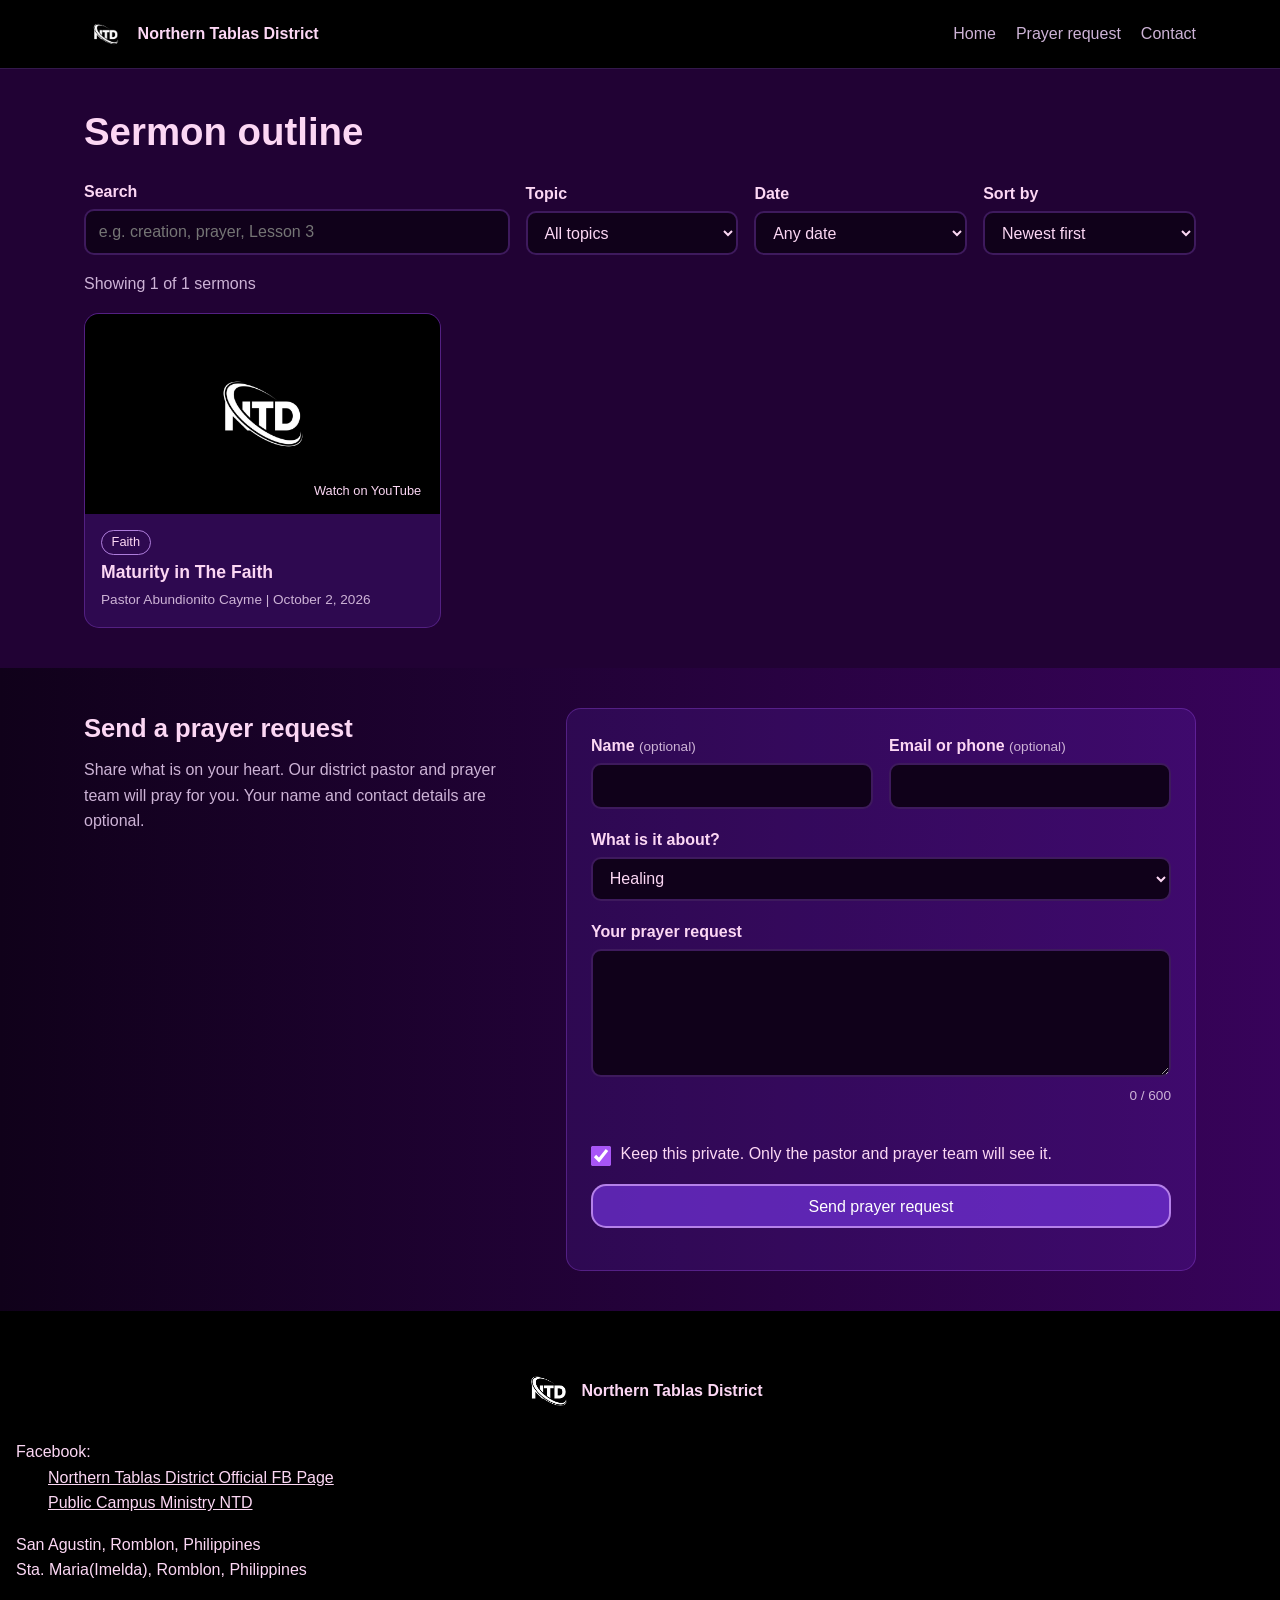
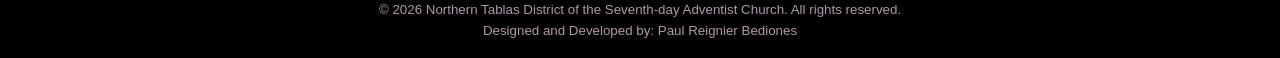
==== sermons/sermons.html @ a28bb0d1 "Add files via upload" ====
<!DOCTYPE html>
<html lang="en">
<head>
    <meta charset="UTF-8">
    <meta name="viewport" content="width=device-width, initial-scale=1.0">
    <title>Sermon Outline | NTD</title>
    <link rel="icon" href="/photos/ntd-logo.jpg">
    <link rel="stylesheet" href="sermons.css">
    <script src="sermons.js" defer></script>
</head>
<body>
    <header>
        <div class="wrap">
            <a class="brand" href="../index.html"><img src="/photos/ntd-logo.jpg" alt="">Northern Tablas District</a>
            <nav aria-label="Page">
                <a href="../index.html">Home</a>
                <a href="#prayer">Prayer request</a>
                <a href="#contact">Contact</a>
            </nav>
        </div>
    </header>

    <main>
    <section id="sermons">
        <div class="wrap">
            <h1>Sermon outline</h1>
            <!-- <p class="lead">Watch Sermons.</p> -->

            <div class="toolbar" role="search">
                <div>
                    <label for="search">Search</label>
                    <input type="search" id="search" placeholder="e.g. creation, prayer, Lesson 3" autocomplete="off">
                </div>
                <div>
                    <label for="topic">Topic</label>
                    <select id="topic"><option value="">All topics</option></select>
                </div>
                <div>
                    <label for="month">Date</label>
                    <select id="month"><option value="">Any date</option></select>
                </div>
                <div>
                    <label for="sort">Sort by</label>
                    <select id="sort">
                        <option value="newest">Newest first</option>
                        <option value="oldest">Oldest first</option>
                        <option value="az">Title A to Z</option>
                        <option value="za">Title Z to A</option>
                    </select>
                </div>
            </div>

            <div class="status">
                <p id="count" role="status" aria-live="polite"></p>
                <button type="button" class="linkBtn" id="reset" hidden>Clear all filters</button>
            </div>

            <div class="grid" id="grid"></div>
            <div class="empty" id="empty" hidden>
                <h3>No sermons found</h3>
                <p>Try a different word or clear the filters.</p>
                <button type="button" class="btn" id="emptyReset">Clear all filters</button>
            </div>
        </div>
    </section>

    <section class="prayer" id="prayer">
        <div class="wrap prayerLayout">
            <div>
                <h2>Send a prayer request</h2>
                <p class="lead">Share what is on your heart. Our district pastor and prayer team will pray for you. Your name and contact details are optional.</p>
            </div>
            <form id="prayerForm" novalidate>
                <div class="twoCol">
                    <div>
                        <label for="pName">Name <span class="hint">(optional)</span></label>
                        <input id="pName" name="name" autocomplete="name">
                    </div>
                    <div>
                        <label for="pContact">Email or phone <span class="hint">(optional)</span></label>
                        <input id="pContact" name="contact" autocomplete="email">
                    </div>
                </div>
                <div>
                    <label for="pTopic">What is it about?</label>
                    <select id="pTopic" name="category">
                        <option>Healing</option><option>Family</option><option>Guidance</option>
                        <option>Thanksgiving</option><option>Other</option>
                    </select>
                </div>
                <div>
                    <label for="pMessage">Your prayer request</label>
                    <textarea id="pMessage" name="message" maxlength="600" required aria-describedby="pError pCount"></textarea>
                    <div class="counter" id="pCount">0 / 600</div>
                    <p class="error" id="pError" role="alert"></p>
                </div>
                <div class="check">
                    <input type="checkbox" id="pPrivate" name="private" checked>
                    <label for="pPrivate">Keep this private. Only the pastor and prayer team will see it.</label>
                </div>
                <button class="btn btnSolid" type="submit" id="pSubmit">Send prayer request</button>
                <div id="pResult" role="status" aria-live="polite"></div>
            </form>
        </div>
    </section>
    </main>

    <footer id="contact">
        <div class="logoFooter">
            <div>
                <img src="/photos/ntd-logo.jpg" alt="" width="64" height="64">
                <p>Northern Tablas District</p>
            </div>
        </div>
        <div class="footerContent">
            <div>
                <p>Facebook:</p>
                <a href="https:www.facebook.com/profile.php?id=61586791796410" class="socmedLink">Northern Tablas District Official FB Page</a><br>
                <a href="https://www.facebook.com/profile.php?id=61571284893826" class="socmedLink">Public Campus Ministry NTD</a>
            </div>
            <div class="address">
                <p>San Agustin, Romblon, Philippines</p>
                <p>Sta. Maria(Imelda), Romblon, Philippines</p>
            </div>
        </div>
        <div class="creditFooter">
            <small>&copy; 2026 Northern Tablas District of the Seventh-day Adventist Church. All rights reserved.</small>
            <small>Designed and Developed by: Paul Reignier Bediones</small>
        </div>
    </footer>
</body>
</html>
---- sermons/sermons.css ----
:root {
    --bg: #210234;
    --bg-deep: #10011a;
    --text: #fcd7f4;
    --muted: #cdb3d6;
    --accent: rgba(197, 146, 244, .85);
    --card: rgba(124, 58, 237, .15);
    --border: rgba(168, 85, 247, .3);
    --radius: 15px;
}

*,
*::before,
*::after {
    margin: 0;
    padding: 0;
    box-sizing: border-box;
}

html {
    scroll-behavior: smooth;
}

body {
    font-family: 'Segoe UI', Tahoma, Verdana, sans-serif;
    line-height: 1.6;
    background: var(--bg);
    color: var(--text);
}

img {
    max-width: 100%;
    display: block;
}

a {
    color: inherit;
}

:focus-visible {
    outline: 3px solid #fff;
    outline-offset: 2px;
}

.wrap {
    max-width: 72rem;
    margin: 0 auto;
    padding: 0 1.25rem;
}

.srOnly {
    position: absolute;
    width: 1px;
    height: 1px;
    overflow: hidden;
    clip: rect(0 0 0 0);
    white-space: nowrap;
}

/* Header */
header {
    background: #000;
    border-bottom: 1px solid var(--border);
}

header .wrap {
    display: flex;
    flex-wrap: wrap;
    align-items: center;
    gap: 1rem;
    padding-block: .75rem;
}

.brand {
    display: flex;
    align-items: center;
    gap: .6rem;
    text-decoration: none;
    font-weight: 600;
    margin-right: auto;
}

.brand img {
    width: 44px;
    height: 44px;
}

header nav {
    display: flex;
    gap: 1.25rem;
}

header nav a {
    color: var(--muted);
    text-decoration: none;
    padding: .3rem 0;
}

header nav a:hover {
    color: #fff;
    text-decoration: underline;
}

section {
    padding: 2.5rem 0;
}

h1 {
    font-size: clamp(1.8rem, 4vw, 2.4rem);
    line-height: 1.2;
}

h2 {
    font-size: 1.6rem;
    margin-bottom: .5rem;
}

.lead {
    color: var(--muted);
    margin-top: .25rem;
}

/* Buttons & fields */
.btn {
    display: inline-flex;
    align-items: center;
    justify-content: center;
    min-height: 2.75rem;
    padding: .4rem 1.25rem;
    font: inherit;
    color: #fff;
    background: transparent;
    border: 2px solid var(--accent);
    border-radius: var(--radius);
    cursor: pointer;
    text-decoration: none;
    transition: background .2s;
}

.btn:hover {
    background: var(--accent);
}

.btnSolid {
    background: rgba(124, 58, 237, .6);
}

.btn:disabled {
    opacity: .6;
    cursor: wait;
}

input,
select,
textarea {
    width: 100%;
    min-height: 2.75rem;
    padding: .5rem .8rem;
    font: inherit;
    color: var(--text);
    background: var(--bg-deep);
    border: 2px solid var(--border);
    border-radius: 10px;
}

input:hover,
select:hover,
textarea:hover {
    border-color: var(--accent);
}

textarea {
    resize: vertical;
    min-height: 8rem;
}

label {
    display: block;
    font-weight: 600;
    margin-bottom: .3rem;
}

.hint {
    font-size: .85rem;
    color: var(--muted);
    font-weight: 400;
}

/* Toolbar */
.toolbar {
    display: grid;
    gap: 1rem;
    margin: 1.5rem 0 1rem;
    grid-template-columns: 2fr repeat(3, 1fr);
    align-items: end;
}

.searchBox {
    position: relative;
}

.searchBox input[type="search"] {
    padding-right: 2.5rem;
}

.status {
    display: flex;
    flex-wrap: wrap;
    justify-content: space-between;
    align-items: center;
    gap: .5rem;
    margin-bottom: 1rem;
    color: var(--muted);
}

.linkBtn {
    background: none;
    border: 0;
    color: var(--text);
    text-decoration: underline;
    font: inherit;
    cursor: pointer;
    min-height: 2.75rem;
}

/* Cards */
.grid {
    display: grid;
    gap: 1.25rem;
    grid-template-columns: repeat(auto-fill, minmax(17rem, 1fr));
}

.sermon {
    display: flex;
    flex-direction: column;
    height: 100%;
    text-decoration: none;
    background: var(--card);
    border: 1px solid var(--border);
    border-radius: var(--radius);
    overflow: hidden;
    transition: transform .2s, box-shadow .2s;
}

.sermon:hover {
    transform: translateY(-4px);
    box-shadow: 0 8px 40px rgba(124, 58, 237, .3);
}

.sermon.highlight {
    border-color: #fff;
}

.thumb {
    position: relative;
    aspect-ratio: 16 / 9;
    background: #000;
    display: grid;
    place-items: center;
}

.thumb img {
    width: 40%;
}

.play {
    position: absolute;
    right: .6rem;
    bottom: .6rem;
    background: rgba(0, 0, 0, .75);
    padding: .15rem .6rem;
    border-radius: 999px;
    font-size: .8rem;
}

.body { display: flex; flex-direction: column; gap: .35rem; padding: 1rem; }
.body h3 { font-size: 1.1rem; line-height: 1.3; }
.meta { font-size: .85rem; color: var(--muted); }
.tag { align-self: flex-start; font-size: .8rem; padding: .1rem .6rem; border: 1px solid var(--accent); border-radius: 999px; }
.empty { text-align: center; padding: 3rem 1rem; border: 2px dashed var(--border); border-radius: var(--radius); }
.empty .btn { margin-top: 1rem; }

.thumb img {
    width: 100%;
    height: 100%;
    object-fit: cover;
}

.thumb img.fallback {
    width: 40%;
    height: auto;
    object-fit: contain;
}

/* Prayer request */
.prayer { background: linear-gradient(to right, #10011a, rgba(63, 3, 103, .75)); }
.prayerLayout { display: grid; gap: 2rem; grid-template-columns: 1fr 1.4fr; align-items: start; }
form { display: grid; gap: 1.1rem; padding: 1.5rem; background: var(--card); border: 1px solid var(--border); border-radius: var(--radius); }
.twoCol { display: grid; gap: 1rem; grid-template-columns: 1fr 1fr; }
.check { display: flex; gap: .6rem; align-items: flex-start; }
.check input { width: 1.25rem; min-height: 1.25rem; margin-top: .3rem; accent-color: #a855f7; }
.check label { margin: 0; font-weight: 400; }
.counter { text-align: right; font-size: .85rem; color: var(--muted); }
.error { color: #ffb3b3; font-size: .9rem; min-height: 1.2em; }
input[aria-invalid="true"], textarea[aria-invalid="true"] { border-color: #ff8a8a; }
.notice { padding: 1rem; border-radius: 10px; background: rgba(34, 197, 94, .15); border: 1px solid rgba(34, 197, 94, .5); }
.notice.fail { background: rgba(239, 68, 68, .15); border-color: rgba(239, 68, 68, .5); }


footer {
    background: #000;
    display: flex;
    flex-direction: column;
    gap: 1rem;
    padding: 3rem 1rem 1rem 1rem;
}

.logoFooter {
    display: flex;
    justify-content: center;
    gap: .75rem;
    font-weight: 600;
}

.logoFooter div {
    display: flex;
    justify-content: center;
    align-items: center;
}

.footerContent {
    display: flex;
    flex-direction: column;
    gap: 1rem;
}

.socmedLink {
    margin-left: 2rem;
}

footer small {
    opacity: .7;
    display: flex;
    justify-content: center;
    align-items: center;
}

@media (max-width: 800px) {
    .toolbar,
    .prayerLayout,
    .twoCol {
        grid-template-columns: 1fr;
    }
    .creditFooter {
        text-align: center;
    }
}
@media (prefers-reduced-motion: reduce) { html { scroll-behavior: auto; } * { transition: none !important; } }
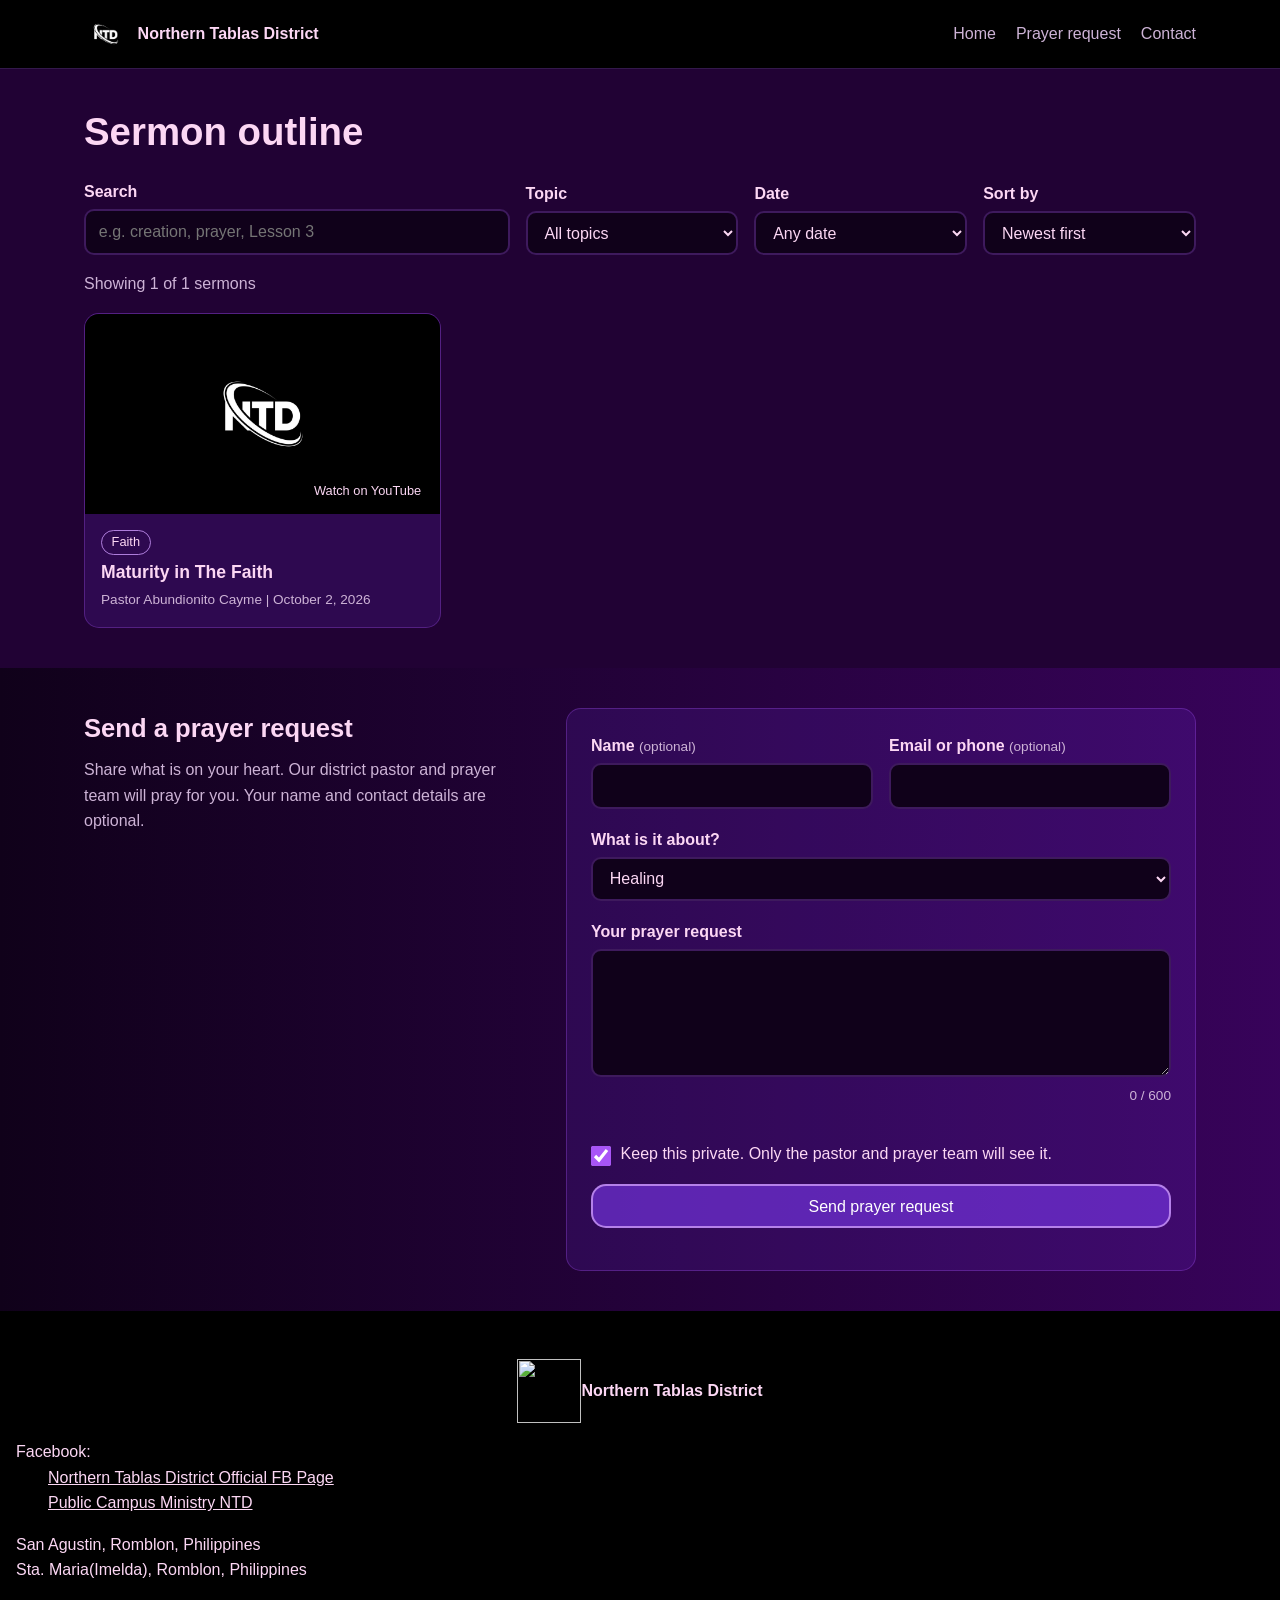
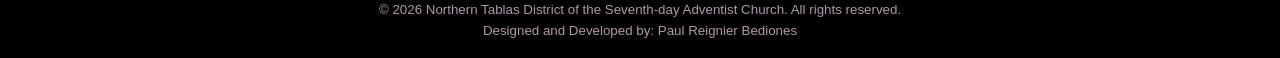
==== commit 38e2f9b0: "Fix HTML encoding issues in sermons.html" ====
--- a/sermons/sermons.html
+++ b/sermons/sermons.html
@@ -108,7 +108,7 @@
     <footer id="contact">
         <div class="logoFooter">
             <div>
-                <img src="/photos/ntd-logo.jpg" alt="" width="64" height="64">
+                <img src="photos/ntd-logo.jpg" alt="" width="64" height="64">
                 <p>Northern Tablas District</p>
             </div>
         </div>
@@ -129,4 +129,4 @@
         </div>
     </footer>
 </body>
-</html>+</html>
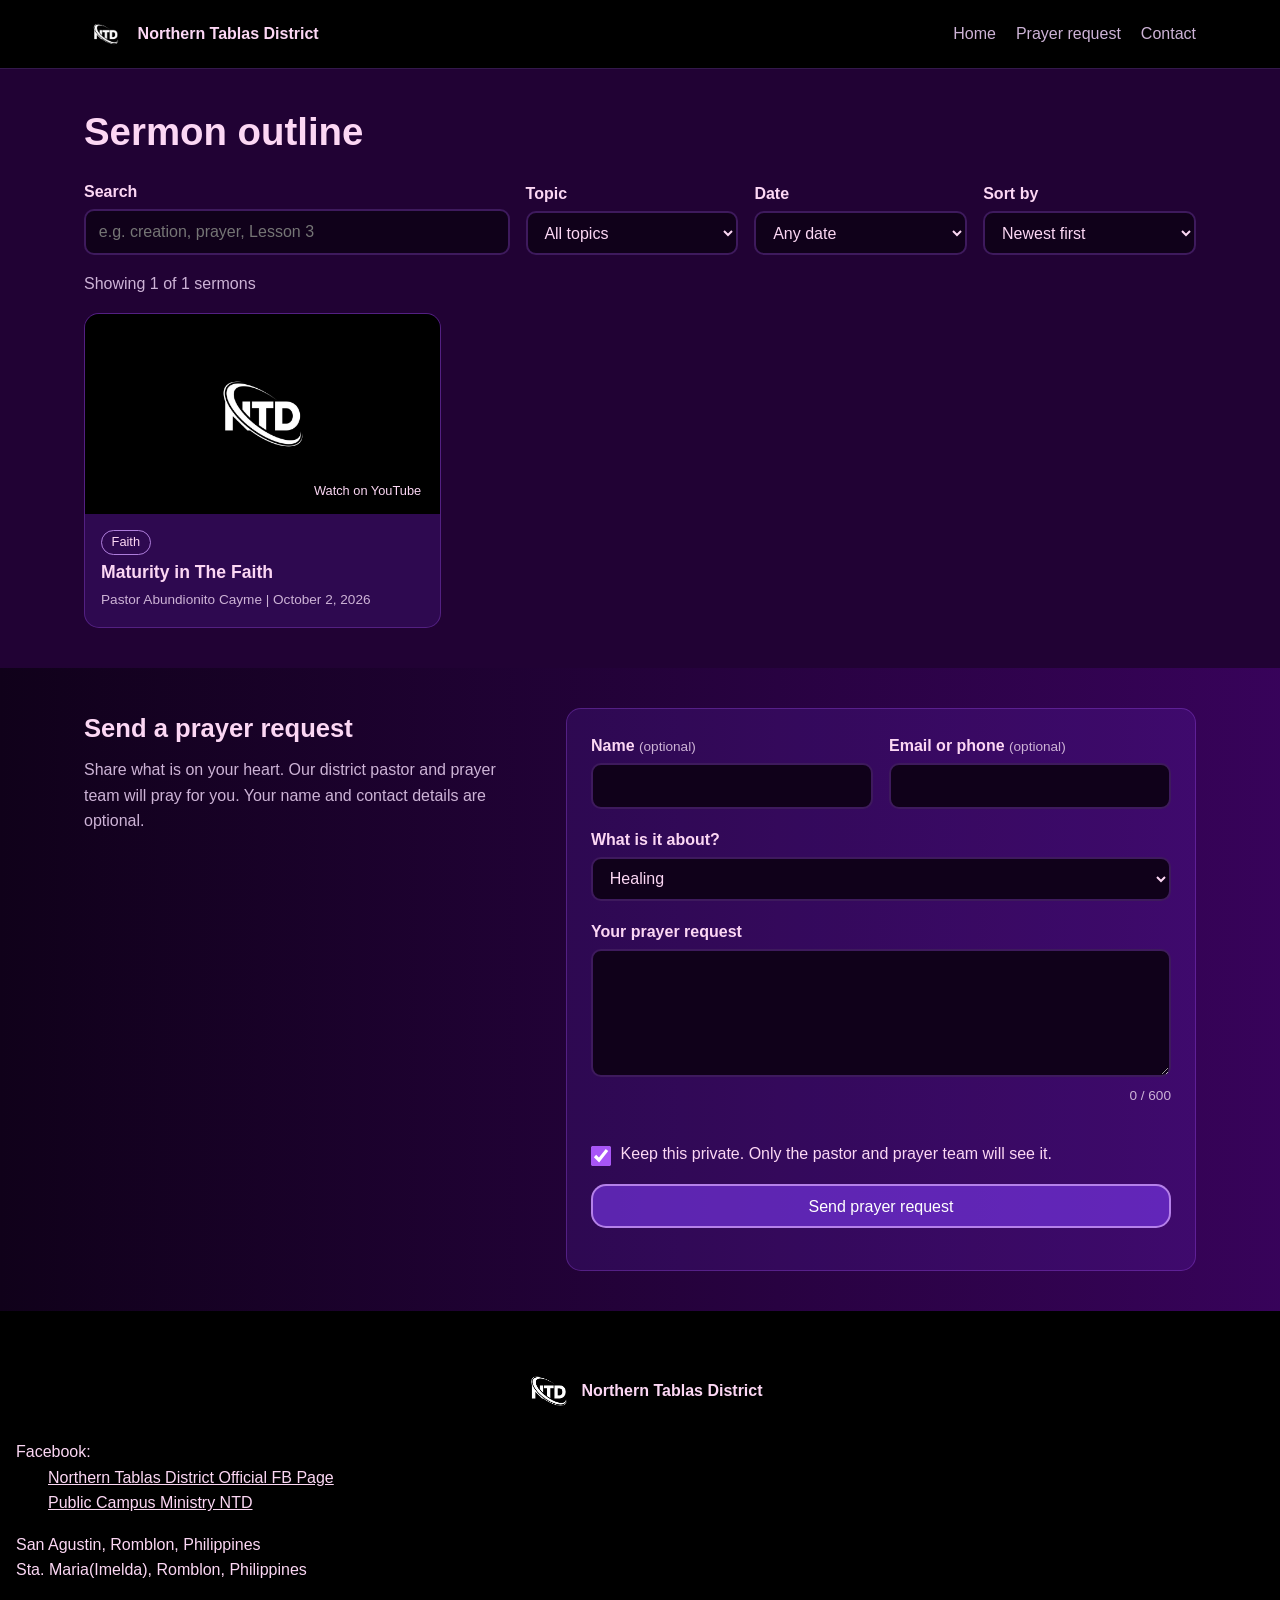
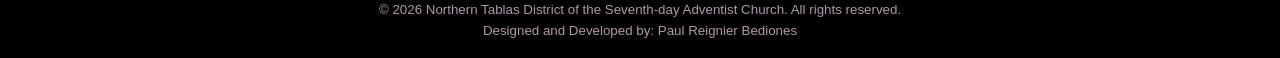
==== commit cc0ad8dd: "Fix image source paths in sermons.html Updated image source paths to be relative." ====
--- a/sermons/sermons.html
+++ b/sermons/sermons.html
@@ -4,14 +4,14 @@
     <meta charset="UTF-8">
     <meta name="viewport" content="width=device-width, initial-scale=1.0">
     <title>Sermon Outline | NTD</title>
-    <link rel="icon" href="/photos/ntd-logo.jpg">
+    <link rel="icon" href="/./photos/ntd-logo.jpg">
     <link rel="stylesheet" href="sermons.css">
     <script src="sermons.js" defer></script>
 </head>
 <body>
     <header>
         <div class="wrap">
-            <a class="brand" href="../index.html"><img src="/photos/ntd-logo.jpg" alt="">Northern Tablas District</a>
+            <a class="brand" href="../index.html"><img src="/./photos/ntd-logo.jpg" alt="">Northern Tablas District</a>
             <nav aria-label="Page">
                 <a href="../index.html">Home</a>
                 <a href="#prayer">Prayer request</a>
@@ -108,7 +108,7 @@
     <footer id="contact">
         <div class="logoFooter">
             <div>
-                <img src="photos/ntd-logo.jpg" alt="" width="64" height="64">
+                <img src="/./photos/ntd-logo.jpg" alt="" width="64" height="64">
                 <p>Northern Tablas District</p>
             </div>
         </div>
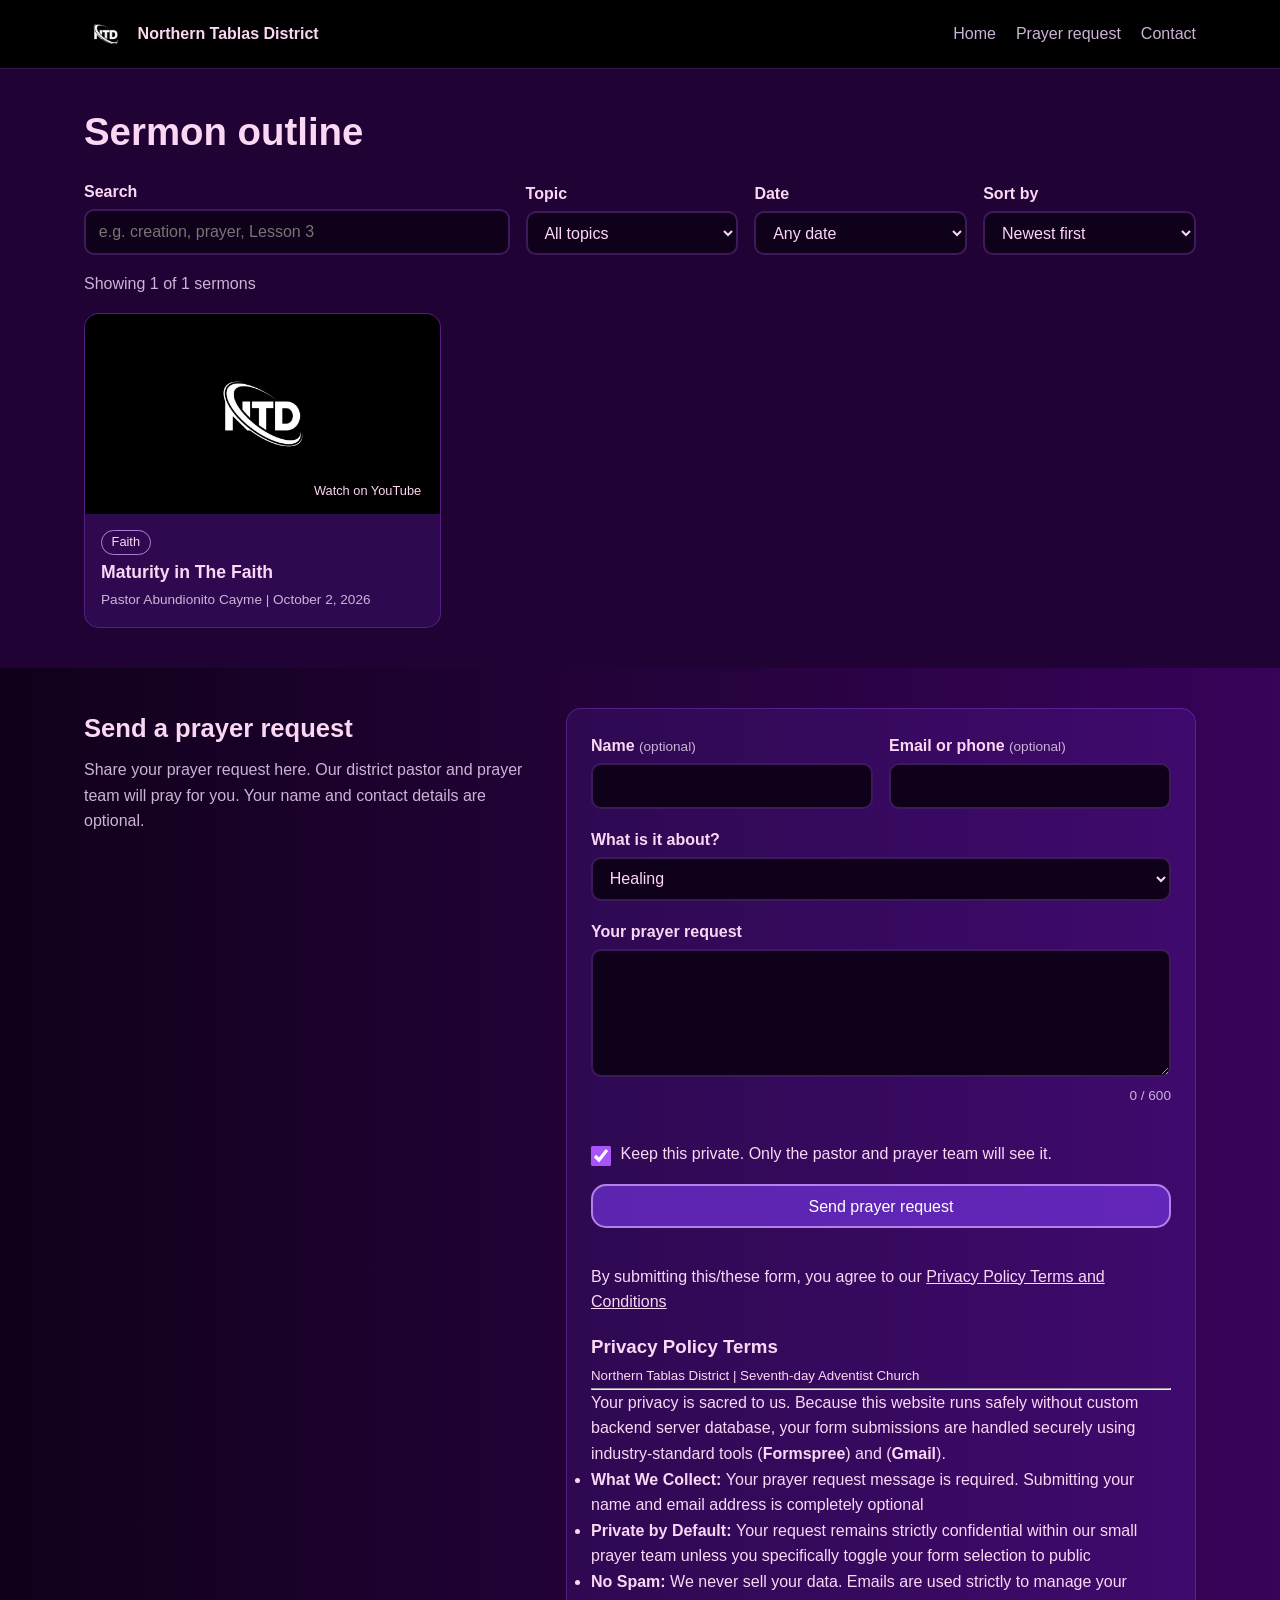
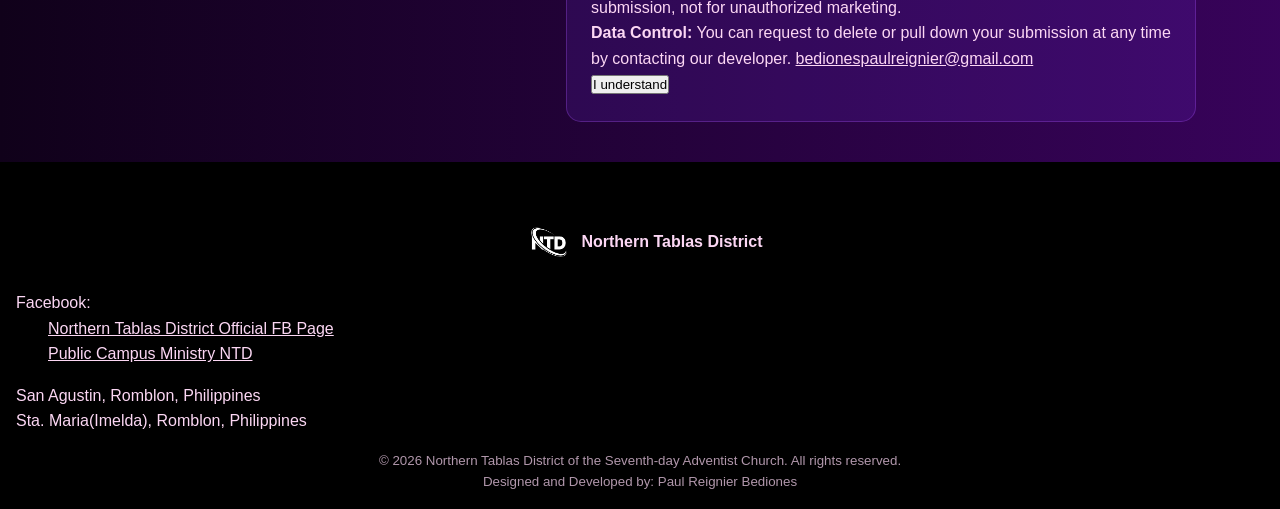
==== commit f5ee46fb: "Revise sermons.html with new content and structure Updated the sermon outline page with new content " ====
--- a/sermons/sermons.html
+++ b/sermons/sermons.html
@@ -3,15 +3,15 @@
 <head>
     <meta charset="UTF-8">
     <meta name="viewport" content="width=device-width, initial-scale=1.0">
-    <title>Sermon Outline | NTD</title>
-    <link rel="icon" href="/./photos/ntd-logo.jpg">
+    <title>Sermon Outline</title>
+    <link rel="icon" href="/photos/ntd-logo.jpg">
     <link rel="stylesheet" href="sermons.css">
     <script src="sermons.js" defer></script>
 </head>
 <body>
     <header>
         <div class="wrap">
-            <a class="brand" href="../index.html"><img src="/./photos/ntd-logo.jpg" alt="">Northern Tablas District</a>
+            <a class="brand" href="../index.html"><img src="/photos/ntd-logo.jpg" alt="">Northern Tablas District</a>
             <nav aria-label="Page">
                 <a href="../index.html">Home</a>
                 <a href="#prayer">Prayer request</a>
@@ -68,7 +68,7 @@
         <div class="wrap prayerLayout">
             <div>
                 <h2>Send a prayer request</h2>
-                <p class="lead">Share what is on your heart. Our district pastor and prayer team will pray for you. Your name and contact details are optional.</p>
+                <p class="lead">Share your prayer request here. Our district pastor and prayer team will pray for you. Your name and contact details are optional.</p>
             </div>
             <form id="prayerForm" novalidate>
                 <div class="twoCol">
@@ -100,15 +100,38 @@
                 </div>
                 <button class="btn btnSolid" type="submit" id="pSubmit">Send prayer request</button>
                 <div id="pResult" role="status" aria-live="polite"></div>
+                <p class="privacy-trigger-text">
+                    By submitting this/these form, you agree to our
+                    <a href="#" id="openPrivacy" class="privacy-link">Privacy Policy Terms and Conditions</a>
+                </p>
+                <div id="privacyModal" class="modal-overlay">
+                    <div class="modal-card">
+                        <h3 class="modal-title">Privacy Policy Terms</h3>
+                    </div>
+                    <small class="modal-subtitle">Northern Tablas District | Seventh-day Adventist Church</small>
+                    <hr class="modal-divider">
+                    <div class="modal-body-content">
+                        <p>Your privacy is sacred to us. Because this website runs safely without custom backend server database, your form submissions are handled securely using industry-standard tools (<strong>Formspree</strong>) and (<strong>Gmail</strong>).  </p>
+                        <ul>
+                            <li><strong>What We Collect: </strong>Your prayer request message is required. Submitting your name and email address is completely optional</li>
+                            <li><strong>Private by Default: </strong>Your request remains strictly confidential within our small prayer team unless you specifically toggle your form selection to public</li>
+                            <li><strong>No Spam: </strong>We never sell your data. Emails are used strictly to manage your submission, not for unauthorized marketing.</li>
+                        </ul>
+                        <p class="data-control-box">
+                            <strong>Data Control:</strong> You can request to delete or pull down your submission at any time by contacting our developer.
+                            <a href="mailto:bedionespaulreignier@gmail.com">bedionespaulreignier@gmail.com</a>
+                        </p>
+                    </div>
+                    <button id="closePrivacy" class="modal-close-btn">I understand</button>
+                </div>
             </form>
         </div>
     </section>
     </main>
-
     <footer id="contact">
         <div class="logoFooter">
             <div>
-                <img src="/./photos/ntd-logo.jpg" alt="" width="64" height="64">
+                <img src="/photos/ntd-logo.jpg" alt="" width="64" height="64">
                 <p>Northern Tablas District</p>
             </div>
         </div>
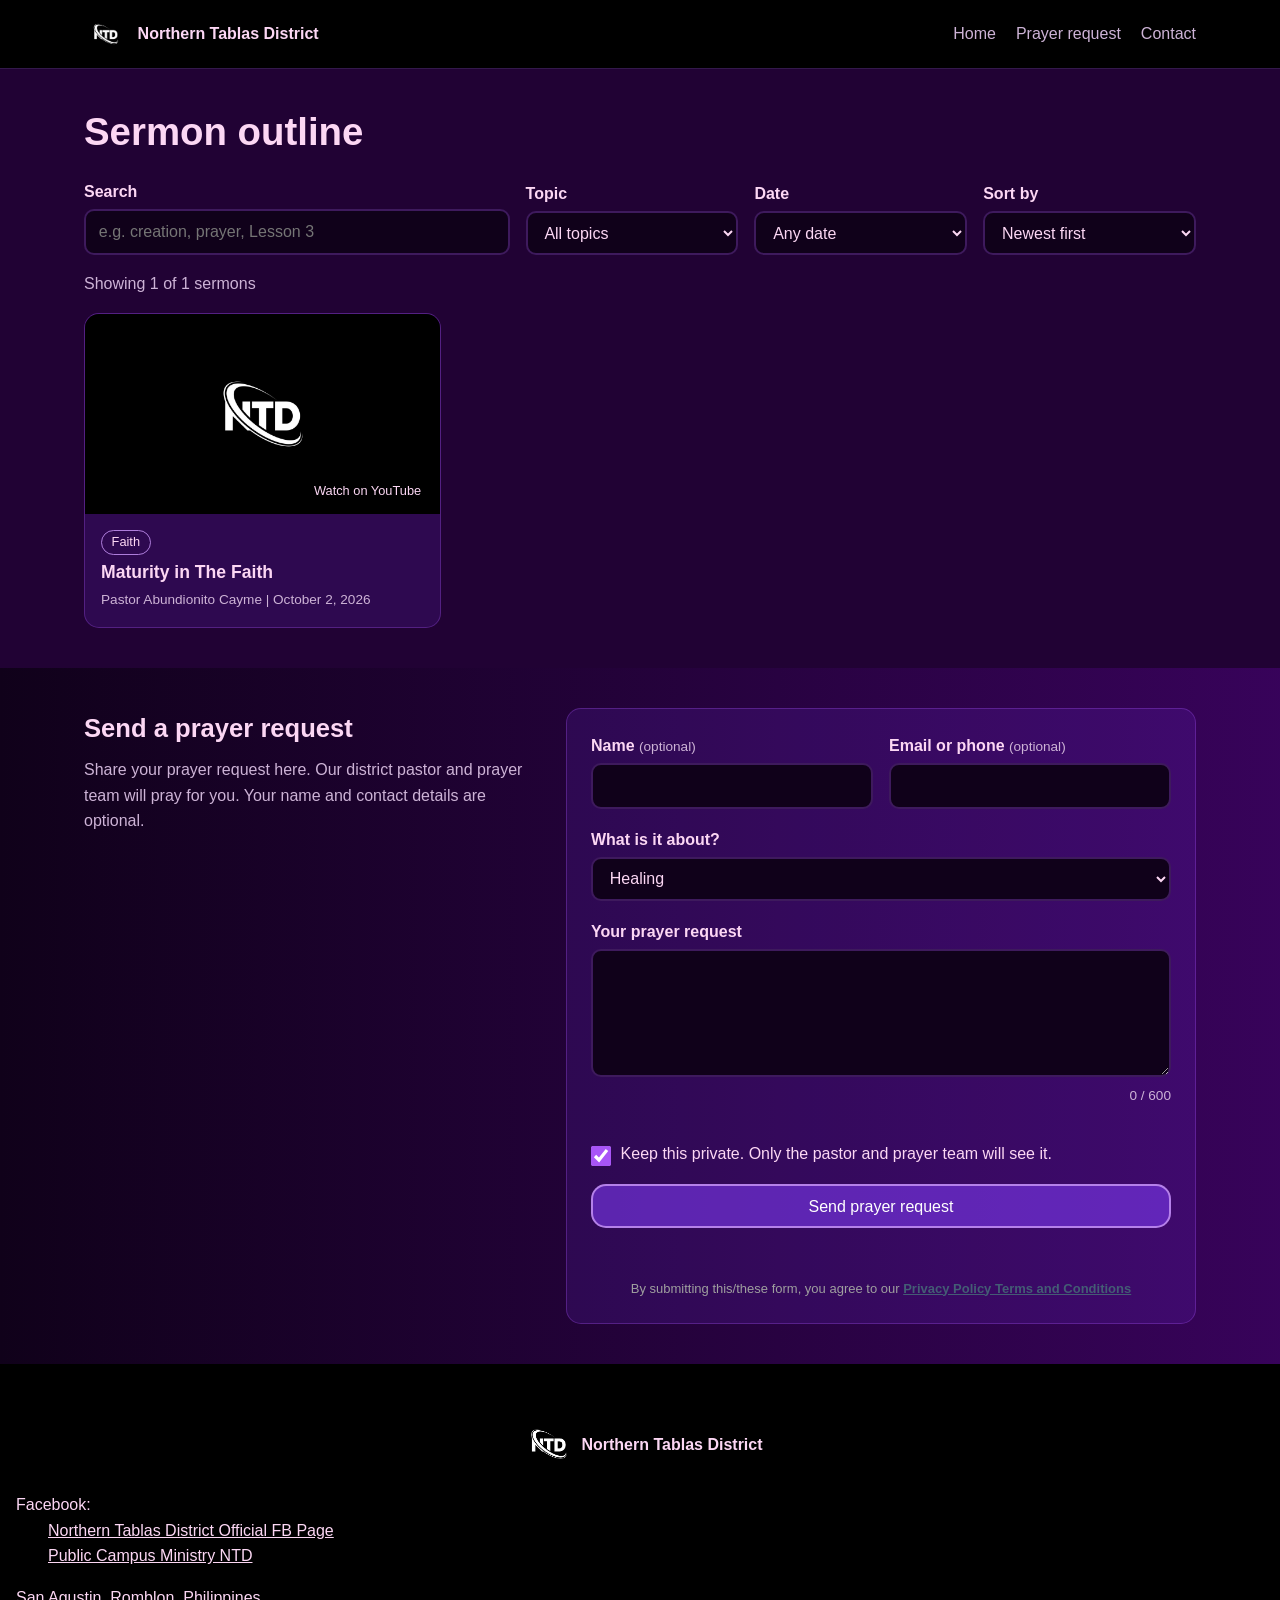
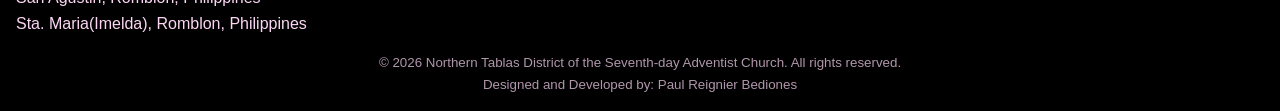
==== commit 17f4e03b: "Fix HTML structure and update image paths" ====
--- a/sermons/sermons.html
+++ b/sermons/sermons.html
@@ -4,14 +4,14 @@
     <meta charset="UTF-8">
     <meta name="viewport" content="width=device-width, initial-scale=1.0">
     <title>Sermon Outline</title>
-    <link rel="icon" href="/photos/ntd-logo.jpg">
+    <link rel="icon" href="../photos/ntd-logo.jpg">
     <link rel="stylesheet" href="sermons.css">
     <script src="sermons.js" defer></script>
 </head>
 <body>
     <header>
         <div class="wrap">
-            <a class="brand" href="../index.html"><img src="/photos/ntd-logo.jpg" alt="">Northern Tablas District</a>
+            <a class="brand" href="../index.html"><img src="../photos/ntd-logo.jpg" alt="">Northern Tablas District</a>
             <nav aria-label="Page">
                 <a href="../index.html">Home</a>
                 <a href="#prayer">Prayer request</a>
@@ -131,7 +131,7 @@
     <footer id="contact">
         <div class="logoFooter">
             <div>
-                <img src="/photos/ntd-logo.jpg" alt="" width="64" height="64">
+                <img src="../photos/ntd-logo.jpg" alt="" width="64" height="64">
                 <p>Northern Tablas District</p>
             </div>
         </div>
--- a/sermons/sermons.css
+++ b/sermons/sermons.css
@@ -308,6 +308,146 @@
 .notice.fail { background: rgba(239, 68, 68, .15); border-color: rgba(239, 68, 68, .5); }
 
 
+/* Privacy Policy */
+
+.privacy-trigger-text {
+    font-size: 13px;
+    text-align: center;
+    color: #9f9f9f;
+    margin-top: 15px;
+}
+
+.privacy-link {
+    color: #445d75;
+    font-weight: 600;
+    text-decoration: underline;
+    cursor: pointer;
+    transition: color 0.2s ease;
+}
+
+.privacy-link:hover {
+    color: #d4af37;
+}
+
+.modal-overlay {
+    display: none;
+    justify-content: center;
+    align-items: center;
+    flex-direction: column;
+    position: fixed;
+    top: 0;
+    left: 0;
+    width: 100%;
+    height: 100%;
+    padding: 0 10rem;
+    background: rgba(0,0,0,0.6);
+    z-index: 999999;
+    backdrop-filter: blur(3px);
+}
+
+.modal-card {
+    background-color: #8d08e6;
+    padding: 30px;
+    border-radius: 12px;
+    max-width: 460px;
+    width: 90%;
+    box-shadow: 0 10px 25px rgba(0,0,0,0.25);
+    position: relative;
+    border-top: 2px solid #6b06d0;
+    animation: fadeInModal 0.3s ease-out;
+}
+
+.modal-title {
+    margin-top: 0;
+    margin-bottom: 5px;
+    color: #2e023f;
+    font-size: 20px;
+    display: flex;
+    align-items: center;
+    gap: 8px;
+}
+
+.modal-subtitle {
+    color: #7f8c8d;
+    display: block;
+    margin-bottom: 15px;
+}
+
+.modal-divider {
+    border: 0;
+    border-top: 1px solid #eaeaea;
+    margin-bottom: 15px;
+}
+
+.modal-body-content {
+    font-size: 14px;
+    color: #c39cf0;
+    line-height: 1.6;
+    max-height: 200px;
+    overflow-y: auto;
+    padding-right: 5px;
+}
+
+.modal-body-content ul {
+    padding-left: 20px;
+    margin-bottom: 15px;
+}
+
+.modal-body-content li {
+    margin-bottom: 8px;
+}
+
+.data-control-box {
+    background: #fdfaf2;
+    padding: 10px;
+    color: #323034;
+    border-left: 3px solid #d33ff8;
+    border-radius: 4px;
+    font-size: 13px;
+    margin-bottom: 5px;
+}
+
+.data-control-box a {
+    color: #2c3e50;
+    font-weight: bold;
+    text-decoration: none;
+}
+
+.data-control-box a:hover {
+    text-decoration: underline;
+}
+
+.modal-close-btn {
+    margin-top: 22px;
+    width: 100%;
+    padding: 12px;
+    background: #8d08e6;
+    color: #fff;
+    border: none;
+    border-radius: 6px;
+    cursor: pointer;
+    font-weight: bold;
+    font-size: 14px;
+    transition: background .2s ease;
+    box-shadow: 0 2px 5px rgba(0,0,0,0.1);
+}
+
+.modal-close-btn:hover {
+    background: #6b06d0;
+}
+
+@keyframes fadeInModal {
+    from {
+        opacity: 0;
+        transform: translateY(-15px);
+    } to {
+        opacity: 1;
+        transform: translateY(0);
+    }
+}
+
+/* Footer */
+
 footer {
     background: #000;
     display: flex;
@@ -355,5 +495,10 @@
     .creditFooter {
         text-align: center;
     }
-}
-@media (prefers-reduced-motion: reduce) { html { scroll-behavior: auto; } * { transition: none !important; } }+    .modal-overlay {
+        width: 100%;
+        height: 100%;
+        padding: 0 5rem;
+    }
+}
+@media (prefers-reduced-motion: reduce) { html { scroll-behavior: auto; } * { transition: none !important; } }
